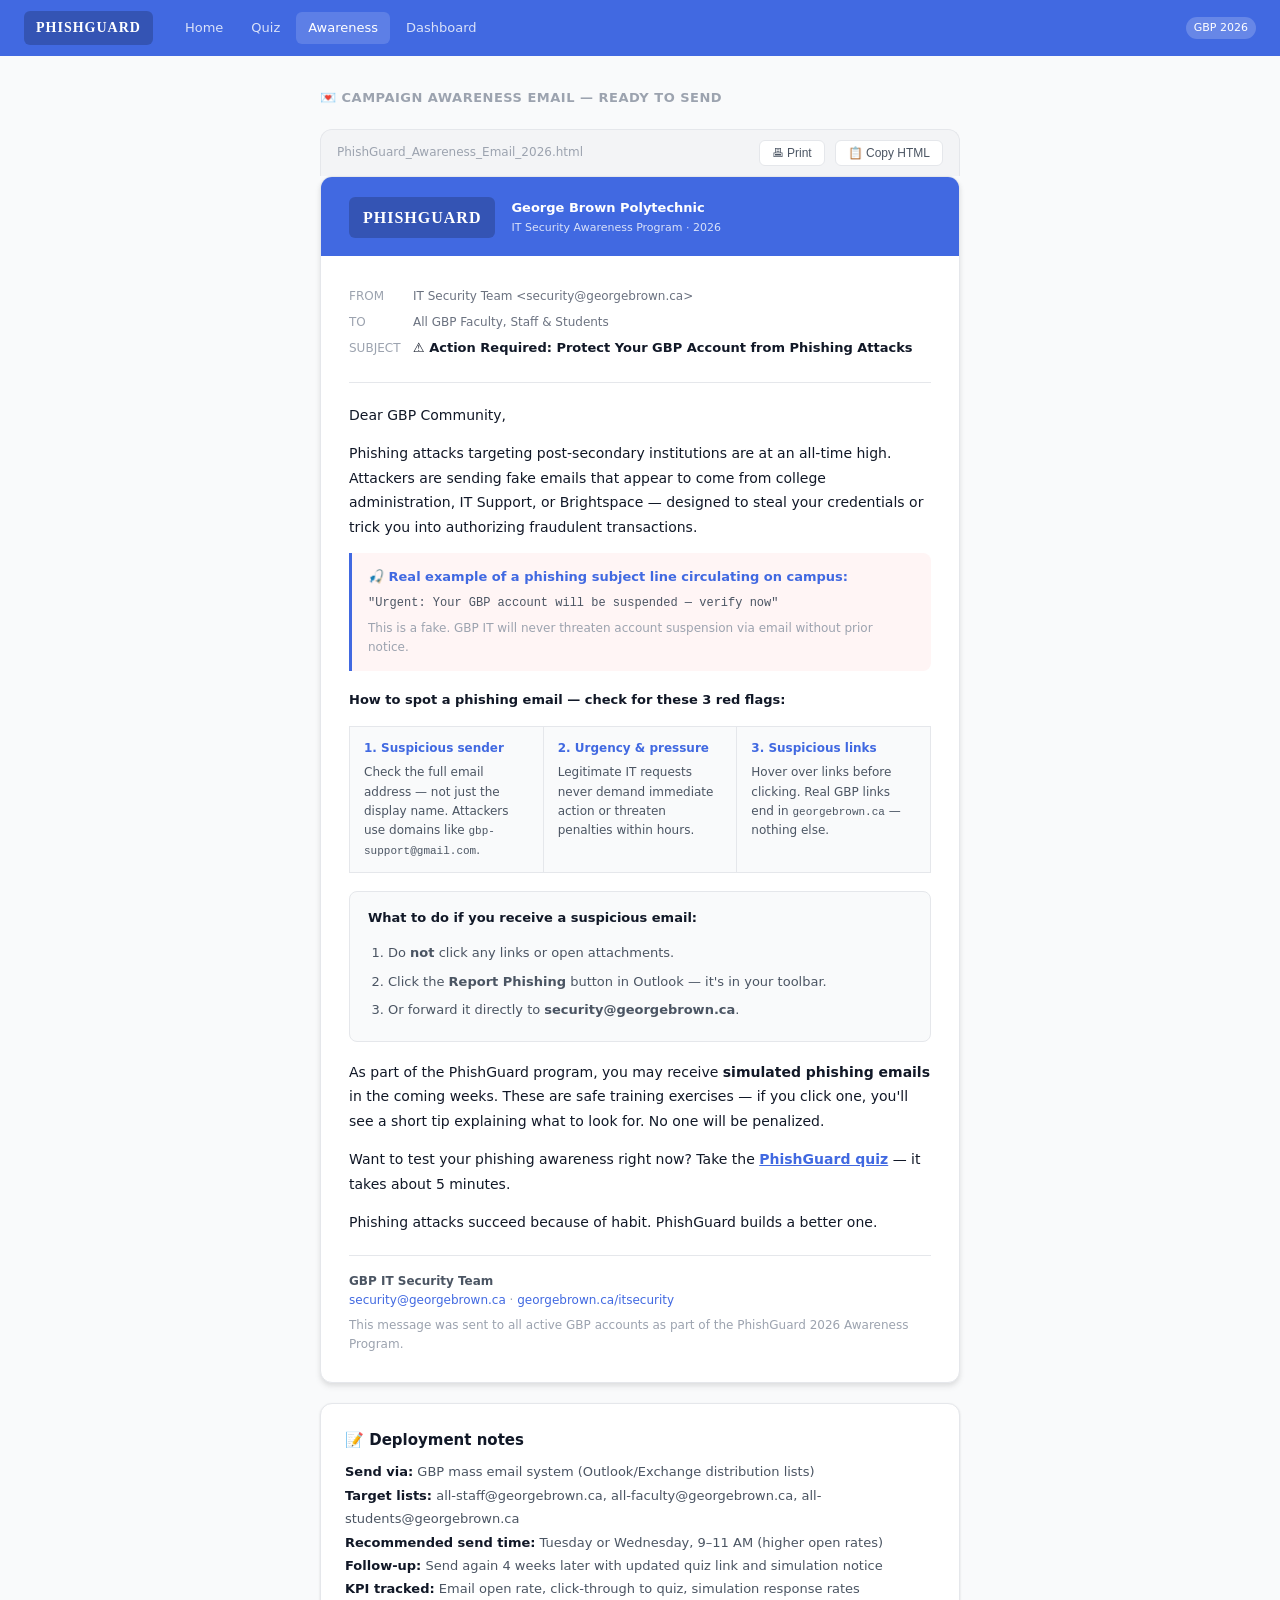
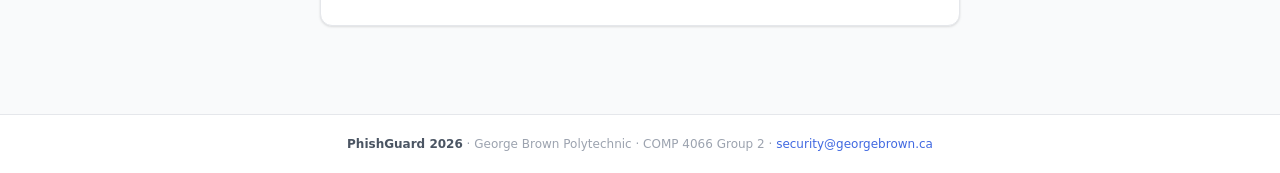
==== awareness.html @ 5148dfc5 "initial commit" ====
<!DOCTYPE html>
<html lang="en">
<head>
<meta charset="UTF-8" />
<meta name="viewport" content="width=device-width, initial-scale=1.0" />
<title>PhishGuard — Awareness Email</title>
<link rel="stylesheet" href="phishguard.css" />
<style>
  .email-canvas {
    max-width: 680px; margin: 32px auto; padding: 0 20px 40px;
  }
  .page-title { font-size: 13px; font-weight: 600; color: var(--text-muted); text-transform: uppercase; letter-spacing: 0.5px; margin-bottom: 20px; }
  .email-outer {
    background: var(--surface);
    border: 1px solid var(--border);
    border-radius: var(--radius-lg);
    box-shadow: var(--shadow-md);
    overflow: hidden;
  }
  .email-header {
    background: #4169E1;
    padding: 20px 28px 18px;
    display: flex;
    align-items: center;
    gap: 16px;
  }
  .email-logo {
    background: rgba(0,0,0,0.2);
    border-radius: 6px;
    padding: 8px 14px;
    font-family: Georgia, serif;
    font-size: 16px;
    font-weight: 700;
    color: #fff;
    letter-spacing: 1px;
  }
  .email-header-text { font-size: 11px; color: rgba(255,255,255,0.8); line-height: 1.7; }
  .email-header-text strong { color: #fff; font-size: 13px; font-weight: 600; display: block; }
  .email-body { padding: 28px; }
  .email-meta { width: 100%; font-size: 12px; color: #6B7280; margin-bottom: 20px; border-collapse: collapse; }
  .email-meta td { padding: 3px 0; }
  .email-meta .meta-label { color: #9CA3AF; width: 64px; font-weight: 500; }
  .email-meta .meta-subject { font-weight: 600; color: var(--text-primary); font-size: 13px; }
  .email-divider { border: none; border-top: 1px solid var(--border); margin: 0 0 20px; }
  .email-p { margin: 0 0 14px; line-height: 1.75; font-size: 14px; color: var(--text-primary); }
  .phish-example {
    background: #FFF5F5;
    border-left: 3px solid #4169E1;
    padding: 14px 16px;
    border-radius: 0 var(--radius-md) var(--radius-md) 0;
    margin: 0 0 18px;
  }
  .phish-example-label { font-weight: 600; font-size: 13px; color: #4169E1; margin-bottom: 6px; }
  .phish-example-line { font-family: 'Courier New', monospace; font-size: 12px; color: var(--text-secondary); margin-bottom: 6px; }
  .phish-example-note { font-size: 12px; color: var(--text-muted); }
  .flags-grid { width: 100%; border-collapse: collapse; margin-bottom: 18px; }
  .flags-grid td {
    padding: 12px 14px;
    border: 1px solid var(--border);
    vertical-align: top;
    width: 33.3%;
    background: #F9FAFB;
  }
  .flag-title { font-weight: 600; font-size: 12px; color: #4169E1; margin-bottom: 5px; }
  .flag-desc { font-size: 12px; color: var(--text-secondary); line-height: 1.6; }
  .action-box {
    background: #F9FAFB;
    border: 1px solid var(--border);
    border-radius: var(--radius-md);
    padding: 16px 18px;
    margin-bottom: 18px;
  }
  .action-title { font-weight: 600; font-size: 13px; color: var(--text-primary); margin-bottom: 10px; }
  .action-list { margin: 0; padding-left: 20px; }
  .action-list li { font-size: 13px; color: var(--text-secondary); line-height: 2.2; }
  .email-footer { border-top: 1px solid var(--border); padding-top: 16px; font-size: 12px; color: var(--text-muted); }
  .email-footer strong { color: var(--text-secondary); }

  .toolbar {
    display: flex; gap: 10px; align-items: center;
    background: #F3F4F6; border: 1px solid var(--border);
    border-bottom: none; border-radius: var(--radius-lg) var(--radius-lg) 0 0;
    padding: 10px 16px; font-size: 13px; color: var(--text-secondary);
  }
  .toolbar-btn {
    padding: 5px 12px; font-size: 12px; border: 1px solid var(--border);
    border-radius: var(--radius-sm); background: var(--surface);
    cursor: pointer; color: var(--text-secondary); transition: background 0.12s;
  }
  .toolbar-btn:hover { background: #E5E7EB; }
  .toolbar-spacer { flex: 1; }
  .toolbar-label { font-size: 12px; color: var(--text-muted); }
  .copy-notice { display:none; font-size:12px; color: #16a34a; }
</style>
</head>
<body>

<nav class="pg-nav">
  <a class="pg-nav-logo" href="index.html">PHISHGUARD</a>
  <div class="pg-nav-links">
    <a class="pg-nav-link" href="index.html">Home</a>
    <a class="pg-nav-link" href="quiz.html">Quiz</a>
    <a class="pg-nav-link active" href="awareness.html">Awareness</a>
    <a class="pg-nav-link" href="dashboard.html">Dashboard</a>
  </div>
  <span class="pg-nav-badge">GBP 2026</span>
</nav>

<div class="email-canvas">
  <div class="page-title">&#128140; Campaign awareness email — ready to send</div>

  <div class="toolbar">
    <span class="toolbar-label">PhishGuard_Awareness_Email_2026.html</span>
    <div class="toolbar-spacer"></div>
    <button class="toolbar-btn" onclick="window.print()">&#128438; Print</button>
    <button class="toolbar-btn" onclick="copyEmail()">&#128203; Copy HTML</button>
    <span class="copy-notice" id="copy-notice">&#10003; Copied!</span>
  </div>

  <div class="email-outer" id="email-content">
    <div class="email-header">
      <div class="email-logo">PHISHGUARD</div>
      <div class="email-header-text">
        <strong>George Brown Polytechnic</strong>
        IT Security Awareness Program · 2026
      </div>
    </div>

    <div class="email-body">
      <table class="email-meta">
        <tr>
          <td class="meta-label">FROM</td>
          <td>IT Security Team &lt;security@georgebrown.ca&gt;</td>
        </tr>
        <tr>
          <td class="meta-label">TO</td>
          <td>All GBP Faculty, Staff &amp; Students</td>
        </tr>
        <tr>
          <td class="meta-label">SUBJECT</td>
          <td class="meta-subject">&#9888;&#65039; Action Required: Protect Your GBP Account from Phishing Attacks</td>
        </tr>
      </table>

      <hr class="email-divider" />

      <p class="email-p">Dear GBP Community,</p>

      <p class="email-p">Phishing attacks targeting post-secondary institutions are at an all-time high. Attackers are sending fake emails that appear to come from college administration, IT Support, or Brightspace — designed to steal your credentials or trick you into authorizing fraudulent transactions.</p>

      <div class="phish-example">
        <div class="phish-example-label">&#127907; Real example of a phishing subject line circulating on campus:</div>
        <div class="phish-example-line">"Urgent: Your GBP account will be suspended — verify now"</div>
        <div class="phish-example-note">This is a fake. GBP IT will never threaten account suspension via email without prior notice.</div>
      </div>

      <p class="email-p" style="font-weight:600; font-size:13px;">How to spot a phishing email — check for these 3 red flags:</p>

      <table class="flags-grid">
        <tr>
          <td>
            <div class="flag-title">1. Suspicious sender</div>
            <div class="flag-desc">Check the full email address — not just the display name. Attackers use domains like <code style="font-family:monospace; font-size:11px;">gbp-support@gmail.com</code>.</div>
          </td>
          <td>
            <div class="flag-title">2. Urgency &amp; pressure</div>
            <div class="flag-desc">Legitimate IT requests never demand immediate action or threaten penalties within hours.</div>
          </td>
          <td>
            <div class="flag-title">3. Suspicious links</div>
            <div class="flag-desc">Hover over links before clicking. Real GBP links end in <code style="font-family:monospace; font-size:11px;">georgebrown.ca</code> — nothing else.</div>
          </td>
        </tr>
      </table>

      <div class="action-box">
        <div class="action-title">What to do if you receive a suspicious email:</div>
        <ol class="action-list">
          <li>Do <strong>not</strong> click any links or open attachments.</li>
          <li>Click the <strong>Report Phishing</strong> button in Outlook — it's in your toolbar.</li>
          <li>Or forward it directly to <strong>security@georgebrown.ca</strong>.</li>
        </ol>
      </div>

      <p class="email-p">As part of the PhishGuard program, you may receive <strong>simulated phishing emails</strong> in the coming weeks. These are safe training exercises — if you click one, you'll see a short tip explaining what to look for. No one will be penalized.</p>

      <p class="email-p">Want to test your phishing awareness right now? Take the <strong><a href="quiz.html" style="color:#4169E1;">PhishGuard quiz</a></strong> — it takes about 5 minutes.</p>

      <p class="email-p" style="margin-bottom:20px;">Phishing attacks succeed because of habit. PhishGuard builds a better one.</p>

      <div class="email-footer">
        <strong>GBP IT Security Team</strong><br>
        <a href="mailto:security@georgebrown.ca" style="color:#4169E1; text-decoration:none;">security@georgebrown.ca</a> &middot;
        <a href="https://georgebrown.ca/itsecurity" style="color:#4169E1; text-decoration:none;">georgebrown.ca/itsecurity</a><br>
        <span style="margin-top:6px; display:block;">This message was sent to all active GBP accounts as part of the PhishGuard 2026 Awareness Program.</span>
      </div>
    </div>
  </div>

  <!-- Usage notes -->
  <div class="card" style="margin-top:20px;">
    <div class="section-title" style="margin-bottom:8px; font-size:15px;">&#128221; Deployment notes</div>
    <div style="font-size:13px; color:var(--text-secondary); line-height:1.8;">
      <strong style="color:var(--text-primary);">Send via:</strong> GBP mass email system (Outlook/Exchange distribution lists)<br>
      <strong style="color:var(--text-primary);">Target lists:</strong> all-staff@georgebrown.ca, all-faculty@georgebrown.ca, all-students@georgebrown.ca<br>
      <strong style="color:var(--text-primary);">Recommended send time:</strong> Tuesday or Wednesday, 9–11 AM (higher open rates)<br>
      <strong style="color:var(--text-primary);">Follow-up:</strong> Send again 4 weeks later with updated quiz link and simulation notice<br>
      <strong style="color:var(--text-primary);">KPI tracked:</strong> Email open rate, click-through to quiz, simulation response rates
    </div>
  </div>
</div>

<div class="pg-footer">
  <strong>PhishGuard 2026</strong> · George Brown Polytechnic · COMP 4066 Group 2 ·
  <a href="mailto:security@georgebrown.ca" style="color:var(--brand); text-decoration:none;">security@georgebrown.ca</a>
</div>

<script>
function copyEmail() {
  const el = document.getElementById('email-content');
  const html = el.outerHTML;
  navigator.clipboard.writeText(html).then(() => {
    const notice = document.getElementById('copy-notice');
    notice.style.display = 'inline';
    setTimeout(() => { notice.style.display = 'none'; }, 2500);
  });
}
</script>
</body>
</html>
---- phishguard.css ----
/* PhishGuard 2026 — Shared Stylesheet */
/* Brand color: Royal Blue #4169E1 */

*, *::before, *::after { box-sizing: border-box; margin: 0; padding: 0; }

:root {
  --brand: #4169E1;
  --brand-dark: #3358c4;
  --brand-light: #EEF2FF;
  --brand-muted: #C7D2F8;
  --text-primary: #111827;
  --text-secondary: #4B5563;
  --text-muted: #9CA3AF;
  --bg: #F9FAFB;
  --surface: #FFFFFF;
  --border: #E5E7EB;
  --border-strong: #D1D5DB;
  --success-bg: #F0FDF4;
  --success-text: #166534;
  --success-border: #BBF7D0;
  --danger-bg: #FEF2F2;
  --danger-text: #991B1B;
  --danger-border: #FECACA;
  --warning-bg: #FFFBEB;
  --warning-text: #92400E;
  --radius-sm: 6px;
  --radius-md: 8px;
  --radius-lg: 12px;
  --radius-xl: 16px;
  --shadow: 0 1px 3px rgba(0,0,0,0.08), 0 1px 2px rgba(0,0,0,0.05);
  --shadow-md: 0 4px 6px rgba(0,0,0,0.07), 0 2px 4px rgba(0,0,0,0.05);
}

body {
  font-family: 'Segoe UI', system-ui, -apple-system, Arial, sans-serif;
  background: var(--bg);
  color: var(--text-primary);
  font-size: 15px;
  line-height: 1.6;
  min-height: 100vh;
}

/* Nav */
.pg-nav {
  background: var(--brand);
  padding: 0 24px;
  display: flex;
  align-items: center;
  height: 56px;
  gap: 20px;
  position: sticky;
  top: 0;
  z-index: 100;
}
.pg-nav-logo {
  background: rgba(0,0,0,0.2);
  border-radius: var(--radius-sm);
  padding: 6px 12px;
  font-family: Georgia, serif;
  font-size: 14px;
  font-weight: 700;
  color: #fff;
  letter-spacing: 1px;
  text-decoration: none;
}
.pg-nav-links { display: flex; gap: 4px; flex: 1; }
.pg-nav-link {
  color: rgba(255,255,255,0.8);
  text-decoration: none;
  font-size: 13px;
  padding: 6px 12px;
  border-radius: var(--radius-sm);
  transition: background 0.15s, color 0.15s;
}
.pg-nav-link:hover, .pg-nav-link.active {
  background: rgba(255,255,255,0.15);
  color: #fff;
}
.pg-nav-badge {
  background: rgba(255,255,255,0.2);
  color: #fff;
  font-size: 11px;
  padding: 2px 8px;
  border-radius: 99px;
  margin-left: auto;
}

/* Layout */
.pg-container { max-width: 900px; margin: 0 auto; padding: 32px 20px; }
.pg-container-wide { max-width: 1100px; margin: 0 auto; padding: 32px 20px; }

/* Cards */
.card {
  background: var(--surface);
  border: 1px solid var(--border);
  border-radius: var(--radius-lg);
  padding: 24px;
  box-shadow: var(--shadow);
}
.card-sm { padding: 16px 20px; }

/* Buttons */
.btn {
  display: inline-flex;
  align-items: center;
  gap: 8px;
  padding: 10px 20px;
  border-radius: var(--radius-md);
  font-size: 14px;
  font-weight: 500;
  cursor: pointer;
  border: 1px solid transparent;
  text-decoration: none;
  transition: background 0.15s, border-color 0.15s, transform 0.1s;
}
.btn:active { transform: scale(0.98); }
.btn-primary { background: var(--brand); color: #fff; border-color: var(--brand); }
.btn-primary:hover { background: var(--brand-dark); border-color: var(--brand-dark); }
.btn-outline { background: transparent; color: var(--brand); border-color: var(--brand); }
.btn-outline:hover { background: var(--brand-light); }
.btn-lg { padding: 13px 28px; font-size: 15px; }
.btn-sm { padding: 7px 14px; font-size: 13px; }
.btn-block { width: 100%; justify-content: center; }

/* Stat cards */
.stat-grid { display: grid; grid-template-columns: repeat(auto-fit, minmax(150px, 1fr)); gap: 12px; margin-bottom: 24px; }
.stat-card {
  background: var(--surface);
  border: 1px solid var(--border);
  border-radius: var(--radius-md);
  padding: 16px 18px;
  box-shadow: var(--shadow);
}
.stat-label { font-size: 12px; color: var(--text-muted); margin-bottom: 6px; text-transform: uppercase; letter-spacing: 0.5px; }
.stat-value { font-size: 26px; font-weight: 600; color: var(--text-primary); }
.stat-value.brand { color: var(--brand); }
.stat-value.success { color: var(--success-text); }
.stat-value.danger { color: var(--danger-text); }
.stat-sub { font-size: 12px; color: var(--text-muted); margin-top: 4px; }

/* Progress bar */
.progress-bar { height: 8px; background: var(--border); border-radius: 99px; overflow: hidden; }
.progress-fill { height: 100%; background: var(--brand); border-radius: 99px; transition: width 0.4s ease; }

/* Badges */
.badge {
  display: inline-block;
  font-size: 11px;
  font-weight: 500;
  padding: 3px 10px;
  border-radius: 99px;
  letter-spacing: 0.3px;
}
.badge-brand { background: var(--brand-light); color: var(--brand); }
.badge-success { background: var(--success-bg); color: var(--success-text); border: 1px solid var(--success-border); }
.badge-danger { background: var(--danger-bg); color: var(--danger-text); border: 1px solid var(--danger-border); }
.badge-muted { background: #F3F4F6; color: var(--text-secondary); }

/* Feedback boxes */
.feedback {
  border-radius: var(--radius-md);
  padding: 14px 16px;
  font-size: 14px;
  line-height: 1.6;
  margin-top: 14px;
  display: none;
}
.feedback.success { background: var(--success-bg); color: var(--success-text); border: 1px solid var(--success-border); }
.feedback.danger { background: var(--danger-bg); color: var(--danger-text); border: 1px solid var(--danger-border); }

/* Tables */
.data-table { width: 100%; border-collapse: collapse; font-size: 14px; }
.data-table th { font-size: 12px; font-weight: 500; color: var(--text-muted); text-align: left; padding: 8px 12px; border-bottom: 1px solid var(--border); text-transform: uppercase; letter-spacing: 0.5px; }
.data-table td { padding: 10px 12px; border-bottom: 1px solid var(--border); color: var(--text-secondary); }
.data-table tr:last-child td { border-bottom: none; }
.data-table tr:hover td { background: var(--bg); }

/* Section headings */
.section-title { font-size: 18px; font-weight: 600; color: var(--text-primary); margin-bottom: 4px; }
.section-sub { font-size: 13px; color: var(--text-muted); margin-bottom: 20px; }

/* Footer */
.pg-footer {
  background: var(--surface);
  border-top: 1px solid var(--border);
  padding: 20px 24px;
  text-align: center;
  font-size: 12px;
  color: var(--text-muted);
  margin-top: 48px;
}
.pg-footer strong { color: var(--text-secondary); }

/* Utility */
.flex { display: flex; }
.flex-center { display: flex; align-items: center; }
.gap-8 { gap: 8px; }
.gap-12 { gap: 12px; }
.gap-16 { gap: 16px; }
.mt-8 { margin-top: 8px; }
.mt-12 { margin-top: 12px; }
.mt-16 { margin-top: 16px; }
.mt-24 { margin-top: 24px; }
.mb-8 { margin-bottom: 8px; }
.mb-12 { margin-bottom: 12px; }
.mb-16 { margin-bottom: 16px; }
.mb-24 { margin-bottom: 24px; }
.text-muted { color: var(--text-muted); }
.text-sm { font-size: 13px; }
.font-mono { font-family: 'Courier New', monospace; }
.text-center { text-align: center; }

@media (max-width: 600px) {
  .pg-nav-links { display: none; }
  .pg-container, .pg-container-wide { padding: 20px 16px; }
  .stat-grid { grid-template-columns: repeat(2, 1fr); }
}
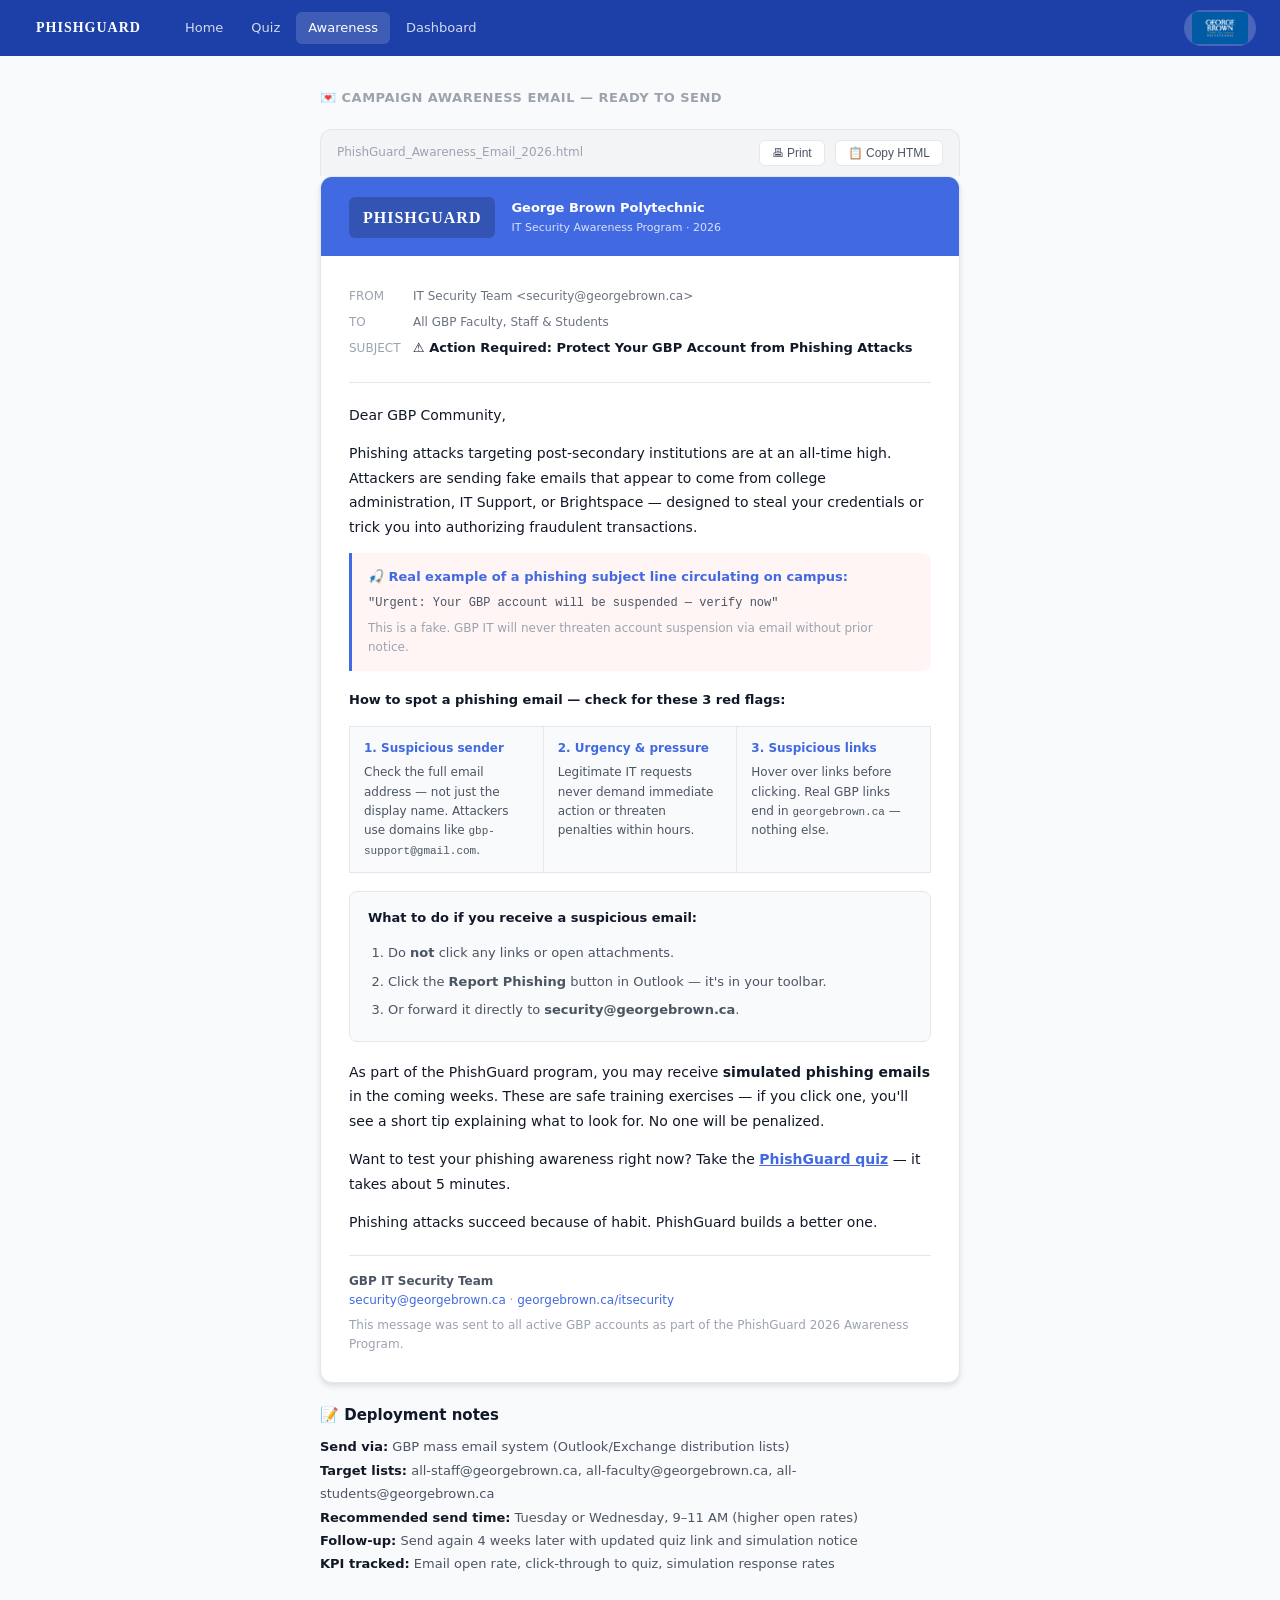
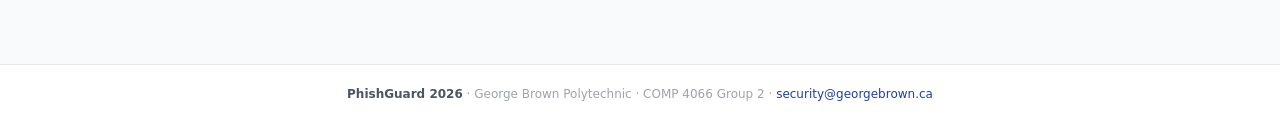
==== commit 1d40deb8: "catchphrase edit" ====
--- a/awareness.html
+++ b/awareness.html
@@ -103,7 +103,7 @@
     <a class="pg-nav-link active" href="awareness.html">Awareness</a>
     <a class="pg-nav-link" href="dashboard.html">Dashboard</a>
   </div>
-  <span class="pg-nav-badge">GBP 2026</span>
+  <span class="pg-nav-badge"><img src="/images/GB-polytechnic-logo.png" alt=""></span>
 </nav>
 
 <div class="email-canvas">
--- a/phishguard.css
+++ b/phishguard.css
@@ -4,7 +4,7 @@
 *, *::before, *::after { box-sizing: border-box; margin: 0; padding: 0; }
 
 :root {
-  --brand: #4169E1;
+  --brand: #1d40a8;
   --brand-dark: #3358c4;
   --brand-light: #EEF2FF;
   --brand-muted: #C7D2F8;
@@ -53,7 +53,6 @@
   z-index: 100;
 }
 .pg-nav-logo {
-  background: rgba(0,0,0,0.2);
   border-radius: var(--radius-sm);
   padding: 6px 12px;
   font-family: Georgia, serif;
@@ -77,22 +76,22 @@
   color: #fff;
 }
 .pg-nav-badge {
+  display: flex;
+  align-items: center;
   background: rgba(255,255,255,0.2);
   color: #fff;
   font-size: 11px;
   padding: 2px 8px;
   border-radius: 99px;
   margin-left: auto;
-}
-
-/* Layout */
-.pg-container { max-width: 900px; margin: 0 auto; padding: 32px 20px; }
-.pg-container-wide { max-width: 1100px; margin: 0 auto; padding: 32px 20px; }
-
-/* Cards */
-.card {
-  background: var(--surface);
-  border: 1px solid var(--border);
+  line-height: 0;
+}
+.pg-nav-badge img {
+  display: block;
+  height: 32px;
+  width: auto;
+  border-radius: 4px;
+}
   border-radius: var(--radius-lg);
   padding: 24px;
   box-shadow: var(--shadow);
